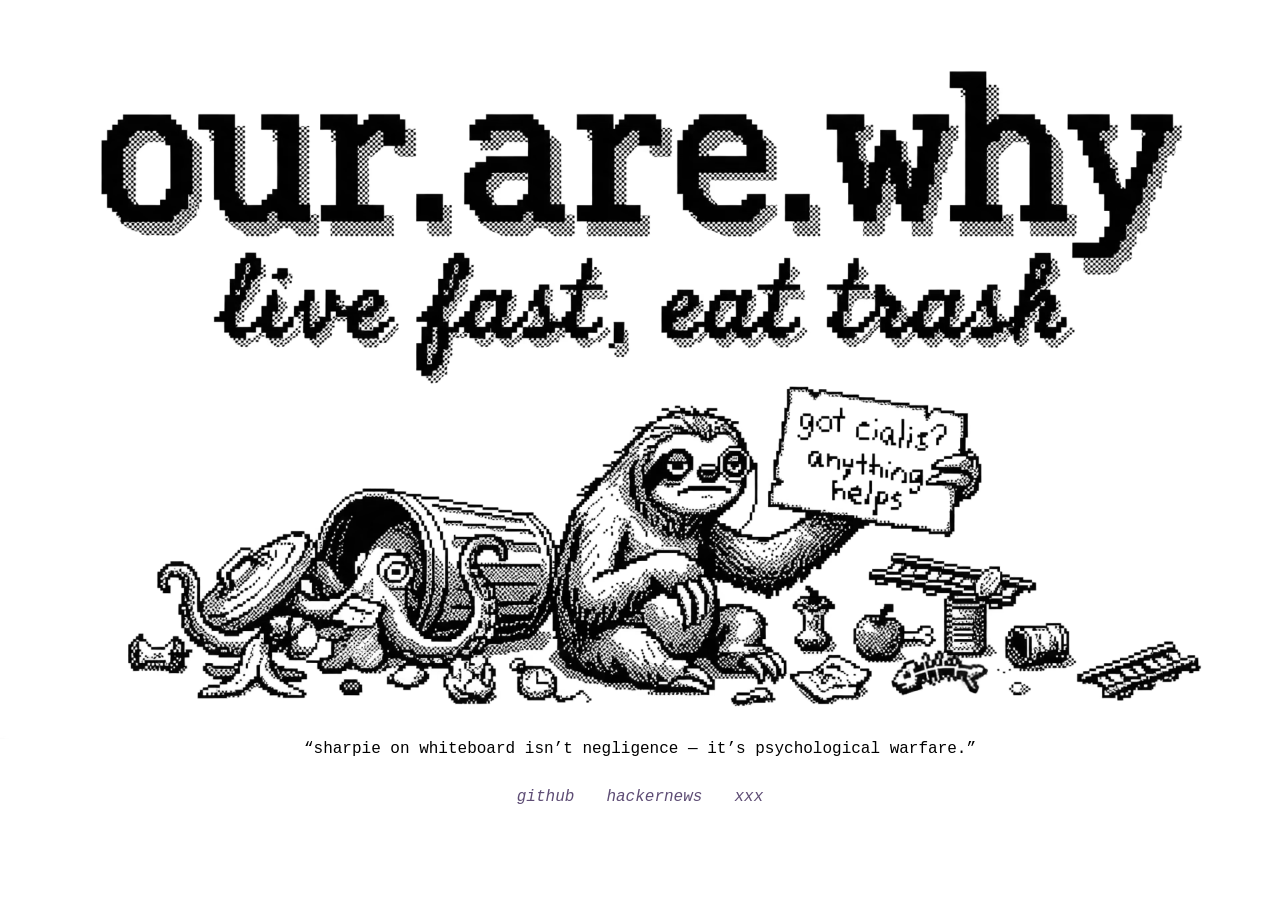
==== public/index.html @ 7a829a25 "(site): landing page with the looping art, quote and links A full-screen looping video of the art (a" ====
<!doctype html>
<html lang="en">
  <head>
    <meta charset="utf-8">
    <meta name="viewport" content="width=device-width, initial-scale=1">
    <title>our.are.why</title>
    <meta name="description" content="live fast, eat trash">
    <link rel="canonical" href="https://ourarewhy.dev/">
    <!-- The card shown when a link to the site is shared -->
    <meta property="og:type" content="website">
    <meta property="og:url" content="https://ourarewhy.dev/">
    <meta property="og:title" content="our.are.why">
    <meta property="og:description" content="live fast, eat trash">
    <meta property="og:image" content="https://ourarewhy.dev/assets/ourarewhy.social.png">
    <meta property="og:image:width" content="1200">
    <meta property="og:image:height" content="630">
    <meta property="og:image:alt" content="our.are.why: live fast, eat trash. A pixel-art sloth sits beside a tipped-over trash can, holding a sign that reads “got ******? anything helps”">
    <meta name="twitter:card" content="summary_large_image">
    <meta name="color-scheme" content="only light">
    <meta name="theme-color" content="#ffffff">
    <link rel="icon" href="favicon.ico">
    <link rel="apple-touch-icon" href="apple-touch-icon.png">
    <link rel="stylesheet" href="css/style.ed7d19b1.css">
    <link rel="preload" href="fonts/CourierPrime-Regular.woff2" as="font" type="font/woff2" crossorigin>
    <link rel="preload" href="fonts/CourierPrime-Italic.woff2" as="font" type="font/woff2" crossorigin>
    <link rel="preload" href="fonts/CourierPrime-BoldItalic.woff2" as="font" type="font/woff2" crossorigin>
  </head>
  <body>
    <main>
      <h1 class="visually-hidden">our.are.why: live fast, eat trash</h1>
      <!--
        Silent and looping like a GIF, at a fraction of a GIF's size. The
        browser plays the first source it can decode: AV1 where supported,
        otherwise H.264. Visitors who ask their system for reduced motion get
        a still frame instead; browsers too old to read the media attribute
        play the loop. The #t=0.001 makes iOS Safari show the first frame
        when it won't autoplay (Low Power Mode). role="img" on the wrapper
        makes screen readers announce the label the way they announce an
        image's alt text. The videos are made by scripts/encodeVideo.sh.
      -->
      <div class="art" role="img"
        aria-label="A pixel-art sloth sits beside a tipped-over trash can, holding a sign that reads “got ******? anything helps”">
        <video autoplay muted loop playsinline disablepictureinpicture disableremoteplayback>
          <source src="assets/ourarewhy.av1.mp4#t=0.001" type='video/mp4; codecs="av01.0.08M.08"'
            media="(prefers-reduced-motion: no-preference)">
          <source src="assets/ourarewhy.h264.mp4#t=0.001" type='video/mp4; codecs="avc1.640028"'
            media="(prefers-reduced-motion: no-preference)">
          <source src="assets/ourarewhy.still.h264.mp4#t=0.001" type='video/mp4; codecs="avc1.640028"'>
        </video>
      </div>
      <figure>
        <blockquote>
          <p><span class="clause">“sharpie on whiteboard isn’t negligence —</span> <span class="clause">it’s psychological warfare.”</span></p>
        </blockquote>
        <figcaption class="visually-hidden">— sloth</figcaption>
      </figure>
      <nav aria-label="Links">
        <ul>
          <li><a href="https://github.com/our-are-why" rel="me">github</a></li>
          <li><a href="https://news.ycombinator.com/user?id=our_are_why" rel="me">hackernews</a></li>
          <li><a href="https://x.com/our_are_why" rel="me">xxx<span class="visually-hidden"> (x.com)</span></a></li>
        </ul>
      </nav>
    </main>
  </body>
</html>
---- public/css/style.ed7d19b1.css ----
/* The video's background is pure white, so a white page makes its edges
   disappear. Text keeps its proportion to the art: the browser's default
   size (16px unless the visitor changed it) on tablets and laptops, growing
   to 1.375 times that at 2560px wide, and a size smaller on phones held
   upright, where the art is only as wide as the phone. Sizes and gaps are
   set in rem or em, so they follow it. */
html {
  background: #fff;
  color: #000;
  font-size: clamp(1rem, 0.625rem + 0.47vw, 1.375rem);
}

@media (max-width: 30em) {
  html {
    font-size: 0.875rem;
  }
}

/* Selected text in the link colour, so the browser's own blue never
   appears */
::selection {
  background: #5e4d75;
  color: #fff;
}

/* Courier Prime: a typewriter face like the lettering in the art, drawn for
   screens. Only the styles the page uses; licence in fonts/OFL.txt. */
@font-face {
  font-family: "Courier Prime";
  src: url("../fonts/CourierPrime-Regular.woff2") format("woff2");
  font-style: normal;
  font-weight: 400;
  font-display: swap;
}

@font-face {
  font-family: "Courier Prime";
  src: url("../fonts/CourierPrime-Italic.woff2") format("woff2");
  font-style: italic;
  font-weight: 400;
  font-display: swap;
}

@font-face {
  font-family: "Courier Prime";
  src: url("../fonts/CourierPrime-BoldItalic.woff2") format("woff2");
  font-style: italic;
  font-weight: 700;
  font-display: swap;
}

body {
  margin: 0;
  font: 1rem/1.5 "Courier Prime", "Courier New", Courier, monospace;
}

/* The viewport's height: svh (the height with a phone browser's toolbars
   showing) where supported, so the page fits on phones; vh elsewhere */
:root {
  --view-height: 100vh;
}

@supports (height: 100svh) {
  :root {
    --view-height: 100svh;
  }
}

/* The art, the quote and the links, as one group. Any height left over goes
   one fifth above the group and four fifths below, which puts the centre of
   the art about a quarter of the way down tall screens like phones instead
   of leaving a band of empty space above it. Where the art fills the height
   (laptops, phones on their side) there's nothing left over, so nothing
   moves.

   --art-height is as tall as the art can be: no wider than the viewport, no
   wider than the video itself (1920px by 1080px, beyond which its pixels
   would blur), and short enough for everything to fit on screen. Below the
   art go the quote (1.9375rem above a 1.5rem line) and the links (1.5rem
   above a 1.5rem line, 1rem below): 7.4375rem. The quote also moves up over
   the white strip built into the bottom of the art, 4.54% of its height (49
   of its 1080 rows), so the art can be 1 / 0.9546 times taller than the
   space that leaves. */
main {
  --art-height: min(100% * 9 / 16, 1080px,
    (var(--view-height) - 7.4375rem) / 0.9546);
  display: flex;
  flex-direction: column;
  align-items: center;
  min-height: var(--view-height);
}

main::before,
main::after {
  content: "";
}

main::before {
  flex: 1;
}

main::after {
  flex: 4;
}

/* The aspect ratio holds the art's space before the video loads */
.art {
  width: calc(var(--art-height) * 16 / 9);
  aspect-ratio: 16 / 9;
}

video {
  display: block;
  width: 100%;
  height: 100%;
}

/* The quote: the sloth's caption. It moves up over the art's white strip, so
   the space above it is measured from the drawing itself. That space is
   0.25rem more than the space between the quote and the links (the links'
   1.5rem padding plus the 0.1875rem of leading under the quote's last line),
   since the art's dense bottom edge needs a little more room to look even. */
figure {
  margin: calc(var(--art-height) * -0.0454) 0 0;
  padding: 1.9375rem 1rem 0;
  text-align: center;
}

/* On phones held upright the text is a size smaller but the art isn't, and
   next to the art's dense bottom edge a gap that shrank with the text looks
   cramped. So the space under the art stays close to its full-size value: a
   little more than the space under the quote, which reads as even there. */
@media (max-width: 30em) {
  figure {
    padding-top: 1.8125rem;
  }
}

blockquote,
blockquote p {
  margin: 0;
}

blockquote p {
  text-wrap: balance;
}

/* Where the quote can't fit on one line (about 44em of text and padding),
   each of its two clauses gets a line of its own, so it breaks at the dash
   rather than mid-phrase; a clause too long for its line wraps, evened out.
   The art leaves room for the second line, so the page still fits on short
   screens like phones held sideways. */
@media (max-width: 44em) {
  main {
    --art-height: min(100% * 9 / 16, 1080px,
      (var(--view-height) - 8.9375rem) / 0.9546);
  }

  .clause {
    display: block;
  }
}

/* One row of links, wrapping onto more on narrow screens */
nav {
  padding: 1.5rem 1rem 1rem;
}

/* On phones held upright, the links sit 2px closer to the quote */
@media (max-width: 30em) {
  nav {
    padding-top: calc(1.5rem - 2px);
  }
}

nav ul {
  display: flex;
  flex-wrap: wrap;
  justify-content: center;
  gap: 0 2em;
  margin: 0;
  padding: 0;
  list-style: none;
}

nav li {
  white-space: nowrap;
}

/* Italic rather than underlined, in a dusty grey-purple: the page's only
   colour, there to show what can be clicked (7.5:1 contrast on white). Bold
   when hovered or focused from the keyboard. Monospace bold is as wide as
   regular, so nothing shifts. */
a {
  position: relative;
  color: #5e4d75;
  font-style: italic;
  text-decoration: none;
}

a:hover,
a:focus-visible {
  font-weight: bold;
}

/* Keyboard focus: a square ring in the link's own colour, clear of the
   letters */
a:focus-visible {
  outline: 2px solid currentColor;
  outline-offset: 0.2em;
}

/* An invisible tap area bigger than the word, at least 44px tall on phones
   as touch guidelines recommend, without moving anything */
a::after {
  content: "";
  position: absolute;
  inset: -1em -0.5em;
}

/* The page for addresses that don't exist (404.html): the sloth, the code,
   a line and the way home */
.not-found {
  gap: 1rem;
  text-align: center;
}

.not-found h1 {
  margin: 0;
  font-size: 2rem;
  font-weight: normal;
  line-height: 1;
}

.not-found p {
  margin: 0;
}

.not-found nav {
  padding: 0;
}

/* Hidden on screen, still read by screen readers and search engines */
.visually-hidden {
  position: absolute;
  width: 1px;
  height: 1px;
  margin: -1px;
  padding: 0;
  overflow: hidden;
  clip-path: inset(50%);
  white-space: nowrap;
  border: 0;
}
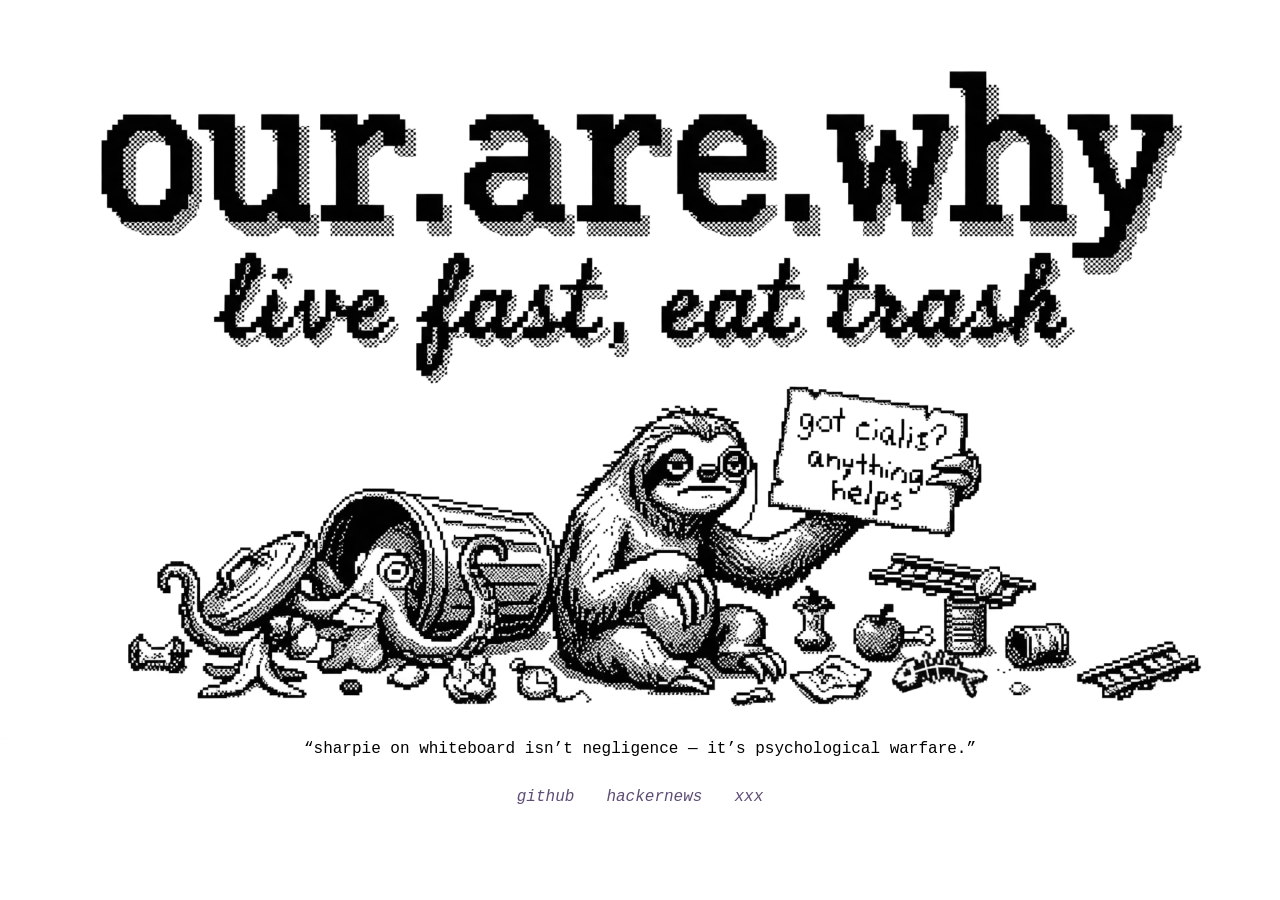
==== commit 129a0519: "(site): show a small poster of the art while the video loads The video's poster is its first frame a" ====
--- a/public/index.html
+++ b/public/index.html
@@ -21,6 +21,7 @@
     <link rel="icon" href="favicon.ico">
     <link rel="apple-touch-icon" href="apple-touch-icon.png">
     <link rel="stylesheet" href="css/style.ed7d19b1.css">
+    <link rel="preload" href="assets/ourarewhy.poster.webp" as="image" fetchpriority="high">
     <link rel="preload" href="fonts/CourierPrime-Regular.woff2" as="font" type="font/woff2" crossorigin>
     <link rel="preload" href="fonts/CourierPrime-Italic.woff2" as="font" type="font/woff2" crossorigin>
     <link rel="preload" href="fonts/CourierPrime-BoldItalic.woff2" as="font" type="font/woff2" crossorigin>
@@ -33,14 +34,17 @@
         browser plays the first source it can decode: AV1 where supported,
         otherwise H.264. Visitors who ask their system for reduced motion get
         a still frame instead; browsers too old to read the media attribute
-        play the loop. The #t=0.001 makes iOS Safari show the first frame
-        when it won't autoplay (Low Power Mode). role="img" on the wrapper
-        makes screen readers announce the label the way they announce an
-        image's alt text. The videos are made by scripts/encodeVideo.sh.
+        play the loop. Until the video arrives, the poster shows a small
+        copy of its first frame. The #t=0.001 makes iOS Safari show the
+        full first frame when it won't autoplay (Low Power Mode). role="img"
+        on the wrapper makes screen readers announce the label the way they
+        announce an image's alt text. The videos and poster are made by
+        scripts/encodeVideo.sh.
       -->
       <div class="art" role="img"
         aria-label="A pixel-art sloth sits beside a tipped-over trash can, holding a sign that reads “got ******? anything helps”">
-        <video autoplay muted loop playsinline disablepictureinpicture disableremoteplayback>
+        <video autoplay muted loop playsinline disablepictureinpicture disableremoteplayback
+          poster="assets/ourarewhy.poster.webp">
           <source src="assets/ourarewhy.av1.mp4#t=0.001" type='video/mp4; codecs="av01.0.08M.08"'
             media="(prefers-reduced-motion: no-preference)">
           <source src="assets/ourarewhy.h264.mp4#t=0.001" type='video/mp4; codecs="avc1.640028"'
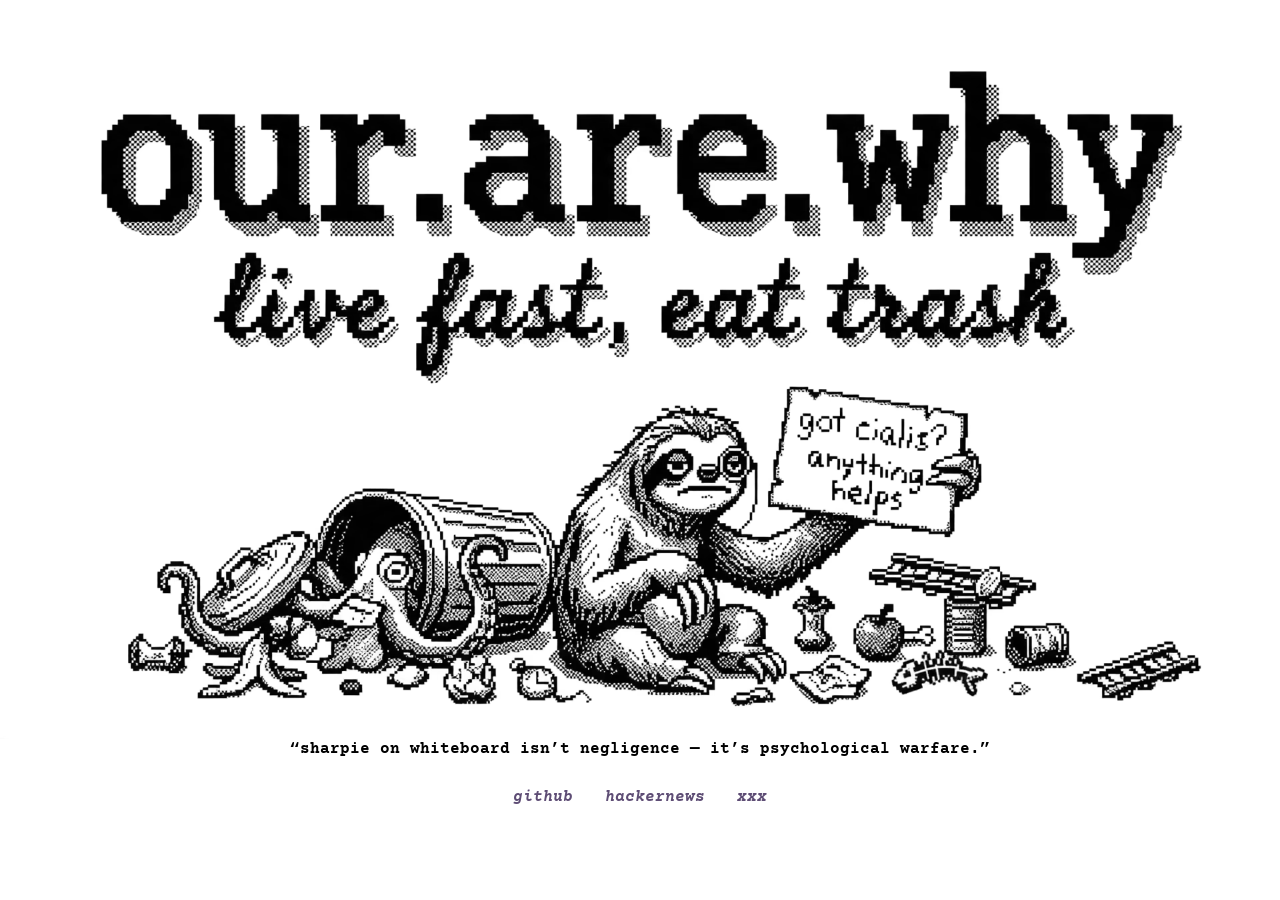
==== commit bdabf93e: "(site): bold text, shown once its font arrives, and highlighted links All text is now Courier Prime " ====
--- a/public/index.html
+++ b/public/index.html
@@ -20,10 +20,9 @@
     <meta name="theme-color" content="#ffffff">
     <link rel="icon" href="favicon.ico">
     <link rel="apple-touch-icon" href="apple-touch-icon.png">
-    <link rel="stylesheet" href="css/style.ed7d19b1.css">
+    <link rel="stylesheet" href="css/style.b3a998e7.css">
     <link rel="preload" href="assets/ourarewhy.poster.webp" as="image" fetchpriority="high">
-    <link rel="preload" href="fonts/CourierPrime-Regular.woff2" as="font" type="font/woff2" crossorigin>
-    <link rel="preload" href="fonts/CourierPrime-Italic.woff2" as="font" type="font/woff2" crossorigin>
+    <link rel="preload" href="fonts/CourierPrime-Bold.woff2" as="font" type="font/woff2" crossorigin>
     <link rel="preload" href="fonts/CourierPrime-BoldItalic.woff2" as="font" type="font/woff2" crossorigin>
   </head>
   <body>
--- a/public/css/style.b3a998e7.css
+++ b/public/css/style.b3a998e7.css
@@ -0,0 +1,254 @@
+/* The video's background is pure white, so a white page makes its edges
+   disappear. Text keeps its proportion to the art: the browser's default
+   size (16px unless the visitor changed it) on tablets and laptops, growing
+   to 1.375 times that at 2560px wide, and a size smaller on phones held
+   upright, where the art is only as wide as the phone. Sizes and gaps are
+   set in rem or em, so they follow it. */
+html {
+  background: #fff;
+  color: #000;
+  font-size: clamp(1rem, 0.625rem + 0.47vw, 1.375rem);
+}
+
+@media (max-width: 30em) {
+  html {
+    font-size: 0.875rem;
+  }
+}
+
+/* Selected text in the link colour, so the browser's own blue never
+   appears */
+::selection {
+  background: #5e4d75;
+  color: #fff;
+}
+
+/* Courier Prime: a typewriter face like the lettering in the art, drawn for
+   screens, in bold so it holds its own next to the art's heavy lettering.
+   Only the styles the page uses; licence in fonts/OFL.txt. Text stays hidden
+   until its font arrives (for up to about 3 seconds, then a stand-in font
+   shows), so it never flashes in another font. The poster is smaller and
+   requested first, so the art usually appears before the text. */
+@font-face {
+  font-family: "Courier Prime";
+  src: url("../fonts/CourierPrime-Bold.woff2") format("woff2");
+  font-style: normal;
+  font-weight: 700;
+  font-display: block;
+}
+
+@font-face {
+  font-family: "Courier Prime";
+  src: url("../fonts/CourierPrime-BoldItalic.woff2") format("woff2");
+  font-style: italic;
+  font-weight: 700;
+  font-display: block;
+}
+
+body {
+  margin: 0;
+  font: bold 1rem/1.5 "Courier Prime", "Courier New", Courier, monospace;
+}
+
+/* The viewport's height: svh (the height with a phone browser's toolbars
+   showing) where supported, so the page fits on phones; vh elsewhere */
+:root {
+  --view-height: 100vh;
+}
+
+@supports (height: 100svh) {
+  :root {
+    --view-height: 100svh;
+  }
+}
+
+/* The art, the quote and the links, as one group. Any height left over goes
+   one fifth above the group and four fifths below, which puts the centre of
+   the art about a quarter of the way down tall screens like phones instead
+   of leaving a band of empty space above it. Where the art fills the height
+   (laptops, phones on their side) there's nothing left over, so nothing
+   moves.
+
+   --art-height is as tall as the art can be: no wider than the viewport, no
+   wider than the video itself (1920px by 1080px, beyond which its pixels
+   would blur), and short enough for everything to fit on screen. Below the
+   art go the quote (1.9375rem above a 1.5rem line) and the links (1.5rem
+   above a 1.5rem line, 1rem below): 7.4375rem. The quote also moves up over
+   the white strip built into the bottom of the art, 4.54% of its height (49
+   of its 1080 rows), so the art can be 1 / 0.9546 times taller than the
+   space that leaves. */
+main {
+  --art-height: min(100% * 9 / 16, 1080px,
+    (var(--view-height) - 7.4375rem) / 0.9546);
+  display: flex;
+  flex-direction: column;
+  align-items: center;
+  min-height: var(--view-height);
+}
+
+main::before,
+main::after {
+  content: "";
+}
+
+main::before {
+  flex: 1;
+}
+
+main::after {
+  flex: 4;
+}
+
+/* The aspect ratio holds the art's space before the video loads */
+.art {
+  width: calc(var(--art-height) * 16 / 9);
+  aspect-ratio: 16 / 9;
+}
+
+video {
+  display: block;
+  width: 100%;
+  height: 100%;
+}
+
+/* The quote: the sloth's caption. It moves up over the art's white strip, so
+   the space above it is measured from the drawing itself. That space is
+   0.25rem more than the space between the quote and the links (the links'
+   1.5rem padding plus the 0.1875rem of leading under the quote's last line),
+   since the art's dense bottom edge needs a little more room to look even. */
+figure {
+  margin: calc(var(--art-height) * -0.0454) 0 0;
+  padding: 1.9375rem 1rem 0;
+  text-align: center;
+}
+
+/* On phones held upright the text is a size smaller but the art isn't, and
+   next to the art's dense bottom edge a gap that shrank with the text looks
+   cramped. So the space under the art stays close to its full-size value: a
+   little more than the space under the quote, which reads as even there. */
+@media (max-width: 30em) {
+  figure {
+    padding-top: 1.8125rem;
+  }
+}
+
+blockquote,
+blockquote p {
+  margin: 0;
+}
+
+blockquote p {
+  text-wrap: balance;
+}
+
+/* Where the quote can't fit on one line (about 44em of text and padding),
+   each of its two clauses gets a line of its own, so it breaks at the dash
+   rather than mid-phrase; a clause too long for its line wraps, evened out.
+   The art leaves room for the second line, so the page still fits on short
+   screens like phones held sideways. */
+@media (max-width: 44em) {
+  main {
+    --art-height: min(100% * 9 / 16, 1080px,
+      (var(--view-height) - 8.9375rem) / 0.9546);
+  }
+
+  .clause {
+    display: block;
+  }
+}
+
+/* One row of links, wrapping onto more on narrow screens */
+nav {
+  padding: 1.5rem 1rem 1rem;
+}
+
+/* On phones held upright, the links sit 2px closer to the quote */
+@media (max-width: 30em) {
+  nav {
+    padding-top: calc(1.5rem - 2px);
+  }
+}
+
+nav ul {
+  display: flex;
+  flex-wrap: wrap;
+  justify-content: center;
+  gap: 0 2em;
+  margin: 0;
+  padding: 0;
+  list-style: none;
+}
+
+nav li {
+  white-space: nowrap;
+}
+
+/* Italic rather than underlined, in a dusty grey-purple: the page's only
+   colour, there to show what can be clicked (7.5:1 contrast on white).
+   Hovered or focused from the keyboard, a link turns white on purple, like a
+   highlighted menu item or selected text. The padding gives the highlight
+   room around the word, and the negative margin cancels it, so nothing
+   shifts. */
+a {
+  position: relative;
+  margin: 0 -0.25em;
+  padding: 0 0.25em;
+  color: #5e4d75;
+  font-style: italic;
+  text-decoration: none;
+}
+
+a:hover,
+a:focus-visible {
+  background: #5e4d75;
+  color: #fff;
+}
+
+/* Keyboard focus: also a square ring in the link colour, clear of the
+   highlight */
+a:focus-visible {
+  outline: 2px solid #5e4d75;
+  outline-offset: 2px;
+}
+
+/* An invisible tap area bigger than the word, at least 44px tall on phones
+   as touch guidelines recommend, without moving anything */
+a::after {
+  content: "";
+  position: absolute;
+  inset: -1em -0.5em;
+}
+
+/* The page for addresses that don't exist (404.html): the sloth, the code,
+   a line and the way home */
+.not-found {
+  gap: 1rem;
+  text-align: center;
+}
+
+.not-found h1 {
+  margin: 0;
+  font-size: 2rem;
+  line-height: 1;
+}
+
+.not-found p {
+  margin: 0;
+}
+
+.not-found nav {
+  padding: 0;
+}
+
+/* Hidden on screen, still read by screen readers and search engines */
+.visually-hidden {
+  position: absolute;
+  width: 1px;
+  height: 1px;
+  margin: -1px;
+  padding: 0;
+  overflow: hidden;
+  clip-path: inset(50%);
+  white-space: nowrap;
+  border: 0;
+}
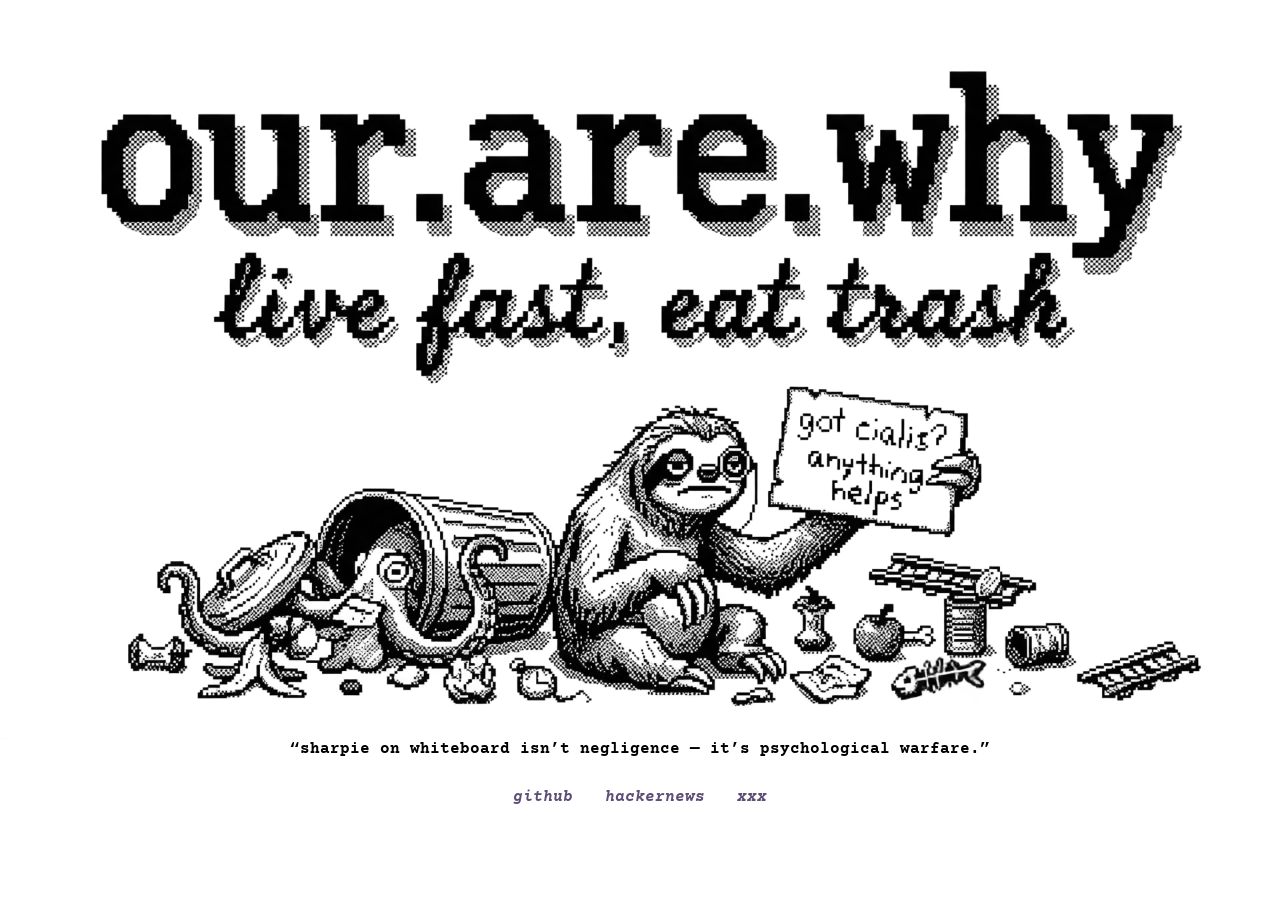
==== commit 122c63bf: "(site): give the links back their full space on phones With the text now bold, the links read better" ====
--- a/public/index.html
+++ b/public/index.html
@@ -20,7 +20,7 @@
     <meta name="theme-color" content="#ffffff">
     <link rel="icon" href="favicon.ico">
     <link rel="apple-touch-icon" href="apple-touch-icon.png">
-    <link rel="stylesheet" href="css/style.b3a998e7.css">
+    <link rel="stylesheet" href="css/style.98dd5c1f.css">
     <link rel="preload" href="assets/ourarewhy.poster.webp" as="image" fetchpriority="high">
     <link rel="preload" href="fonts/CourierPrime-Bold.woff2" as="font" type="font/woff2" crossorigin>
     <link rel="preload" href="fonts/CourierPrime-BoldItalic.woff2" as="font" type="font/woff2" crossorigin>
--- a/public/css/style.98dd5c1f.css
+++ b/public/css/style.98dd5c1f.css
@@ -0,0 +1,247 @@
+/* The video's background is pure white, so a white page makes its edges
+   disappear. Text keeps its proportion to the art: the browser's default
+   size (16px unless the visitor changed it) on tablets and laptops, growing
+   to 1.375 times that at 2560px wide, and a size smaller on phones held
+   upright, where the art is only as wide as the phone. Sizes and gaps are
+   set in rem or em, so they follow it. */
+html {
+  background: #fff;
+  color: #000;
+  font-size: clamp(1rem, 0.625rem + 0.47vw, 1.375rem);
+}
+
+@media (max-width: 30em) {
+  html {
+    font-size: 0.875rem;
+  }
+}
+
+/* Selected text in the link colour, so the browser's own blue never
+   appears */
+::selection {
+  background: #5e4d75;
+  color: #fff;
+}
+
+/* Courier Prime: a typewriter face like the lettering in the art, drawn for
+   screens, in bold so it holds its own next to the art's heavy lettering.
+   Only the styles the page uses; licence in fonts/OFL.txt. Text stays hidden
+   until its font arrives (for up to about 3 seconds, then a stand-in font
+   shows), so it never flashes in another font. The poster is smaller and
+   requested first, so the art usually appears before the text. */
+@font-face {
+  font-family: "Courier Prime";
+  src: url("../fonts/CourierPrime-Bold.woff2") format("woff2");
+  font-style: normal;
+  font-weight: 700;
+  font-display: block;
+}
+
+@font-face {
+  font-family: "Courier Prime";
+  src: url("../fonts/CourierPrime-BoldItalic.woff2") format("woff2");
+  font-style: italic;
+  font-weight: 700;
+  font-display: block;
+}
+
+body {
+  margin: 0;
+  font: bold 1rem/1.5 "Courier Prime", "Courier New", Courier, monospace;
+}
+
+/* The viewport's height: svh (the height with a phone browser's toolbars
+   showing) where supported, so the page fits on phones; vh elsewhere */
+:root {
+  --view-height: 100vh;
+}
+
+@supports (height: 100svh) {
+  :root {
+    --view-height: 100svh;
+  }
+}
+
+/* The art, the quote and the links, as one group. Any height left over goes
+   one fifth above the group and four fifths below, which puts the centre of
+   the art about a quarter of the way down tall screens like phones instead
+   of leaving a band of empty space above it. Where the art fills the height
+   (laptops, phones on their side) there's nothing left over, so nothing
+   moves.
+
+   --art-height is as tall as the art can be: no wider than the viewport, no
+   wider than the video itself (1920px by 1080px, beyond which its pixels
+   would blur), and short enough for everything to fit on screen. Below the
+   art go the quote (1.9375rem above a 1.5rem line) and the links (1.5rem
+   above a 1.5rem line, 1rem below): 7.4375rem. The quote also moves up over
+   the white strip built into the bottom of the art, 4.54% of its height (49
+   of its 1080 rows), so the art can be 1 / 0.9546 times taller than the
+   space that leaves. */
+main {
+  --art-height: min(100% * 9 / 16, 1080px,
+    (var(--view-height) - 7.4375rem) / 0.9546);
+  display: flex;
+  flex-direction: column;
+  align-items: center;
+  min-height: var(--view-height);
+}
+
+main::before,
+main::after {
+  content: "";
+}
+
+main::before {
+  flex: 1;
+}
+
+main::after {
+  flex: 4;
+}
+
+/* The aspect ratio holds the art's space before the video loads */
+.art {
+  width: calc(var(--art-height) * 16 / 9);
+  aspect-ratio: 16 / 9;
+}
+
+video {
+  display: block;
+  width: 100%;
+  height: 100%;
+}
+
+/* The quote: the sloth's caption. It moves up over the art's white strip, so
+   the space above it is measured from the drawing itself. That space is
+   0.25rem more than the space between the quote and the links (the links'
+   1.5rem padding plus the 0.1875rem of leading under the quote's last line),
+   since the art's dense bottom edge needs a little more room to look even. */
+figure {
+  margin: calc(var(--art-height) * -0.0454) 0 0;
+  padding: 1.9375rem 1rem 0;
+  text-align: center;
+}
+
+/* On phones held upright the text is a size smaller but the art isn't, and
+   next to the art's dense bottom edge a gap that shrank with the text looks
+   cramped. So the space under the art stays close to its full-size value: a
+   little more than the space under the quote, which reads as even there. */
+@media (max-width: 30em) {
+  figure {
+    padding-top: 1.8125rem;
+  }
+}
+
+blockquote,
+blockquote p {
+  margin: 0;
+}
+
+blockquote p {
+  text-wrap: balance;
+}
+
+/* Where the quote can't fit on one line (about 44em of text and padding),
+   each of its two clauses gets a line of its own, so it breaks at the dash
+   rather than mid-phrase; a clause too long for its line wraps, evened out.
+   The art leaves room for the second line, so the page still fits on short
+   screens like phones held sideways. */
+@media (max-width: 44em) {
+  main {
+    --art-height: min(100% * 9 / 16, 1080px,
+      (var(--view-height) - 8.9375rem) / 0.9546);
+  }
+
+  .clause {
+    display: block;
+  }
+}
+
+/* One row of links, wrapping onto more on narrow screens */
+nav {
+  padding: 1.5rem 1rem 1rem;
+}
+
+nav ul {
+  display: flex;
+  flex-wrap: wrap;
+  justify-content: center;
+  gap: 0 2em;
+  margin: 0;
+  padding: 0;
+  list-style: none;
+}
+
+nav li {
+  white-space: nowrap;
+}
+
+/* Italic rather than underlined, in a dusty grey-purple: the page's only
+   colour, there to show what can be clicked (7.5:1 contrast on white).
+   Hovered or focused from the keyboard, a link turns white on purple, like a
+   highlighted menu item or selected text. The padding gives the highlight
+   room around the word, and the negative margin cancels it, so nothing
+   shifts. */
+a {
+  position: relative;
+  margin: 0 -0.25em;
+  padding: 0 0.25em;
+  color: #5e4d75;
+  font-style: italic;
+  text-decoration: none;
+}
+
+a:hover,
+a:focus-visible {
+  background: #5e4d75;
+  color: #fff;
+}
+
+/* Keyboard focus: also a square ring in the link colour, clear of the
+   highlight */
+a:focus-visible {
+  outline: 2px solid #5e4d75;
+  outline-offset: 2px;
+}
+
+/* An invisible tap area bigger than the word, at least 44px tall on phones
+   as touch guidelines recommend, without moving anything */
+a::after {
+  content: "";
+  position: absolute;
+  inset: -1em -0.5em;
+}
+
+/* The page for addresses that don't exist (404.html): the sloth, the code,
+   a line and the way home */
+.not-found {
+  gap: 1rem;
+  text-align: center;
+}
+
+.not-found h1 {
+  margin: 0;
+  font-size: 2rem;
+  line-height: 1;
+}
+
+.not-found p {
+  margin: 0;
+}
+
+.not-found nav {
+  padding: 0;
+}
+
+/* Hidden on screen, still read by screen readers and search engines */
+.visually-hidden {
+  position: absolute;
+  width: 1px;
+  height: 1px;
+  margin: -1px;
+  padding: 0;
+  overflow: hidden;
+  clip-path: inset(50%);
+  white-space: nowrap;
+  border: 0;
+}
